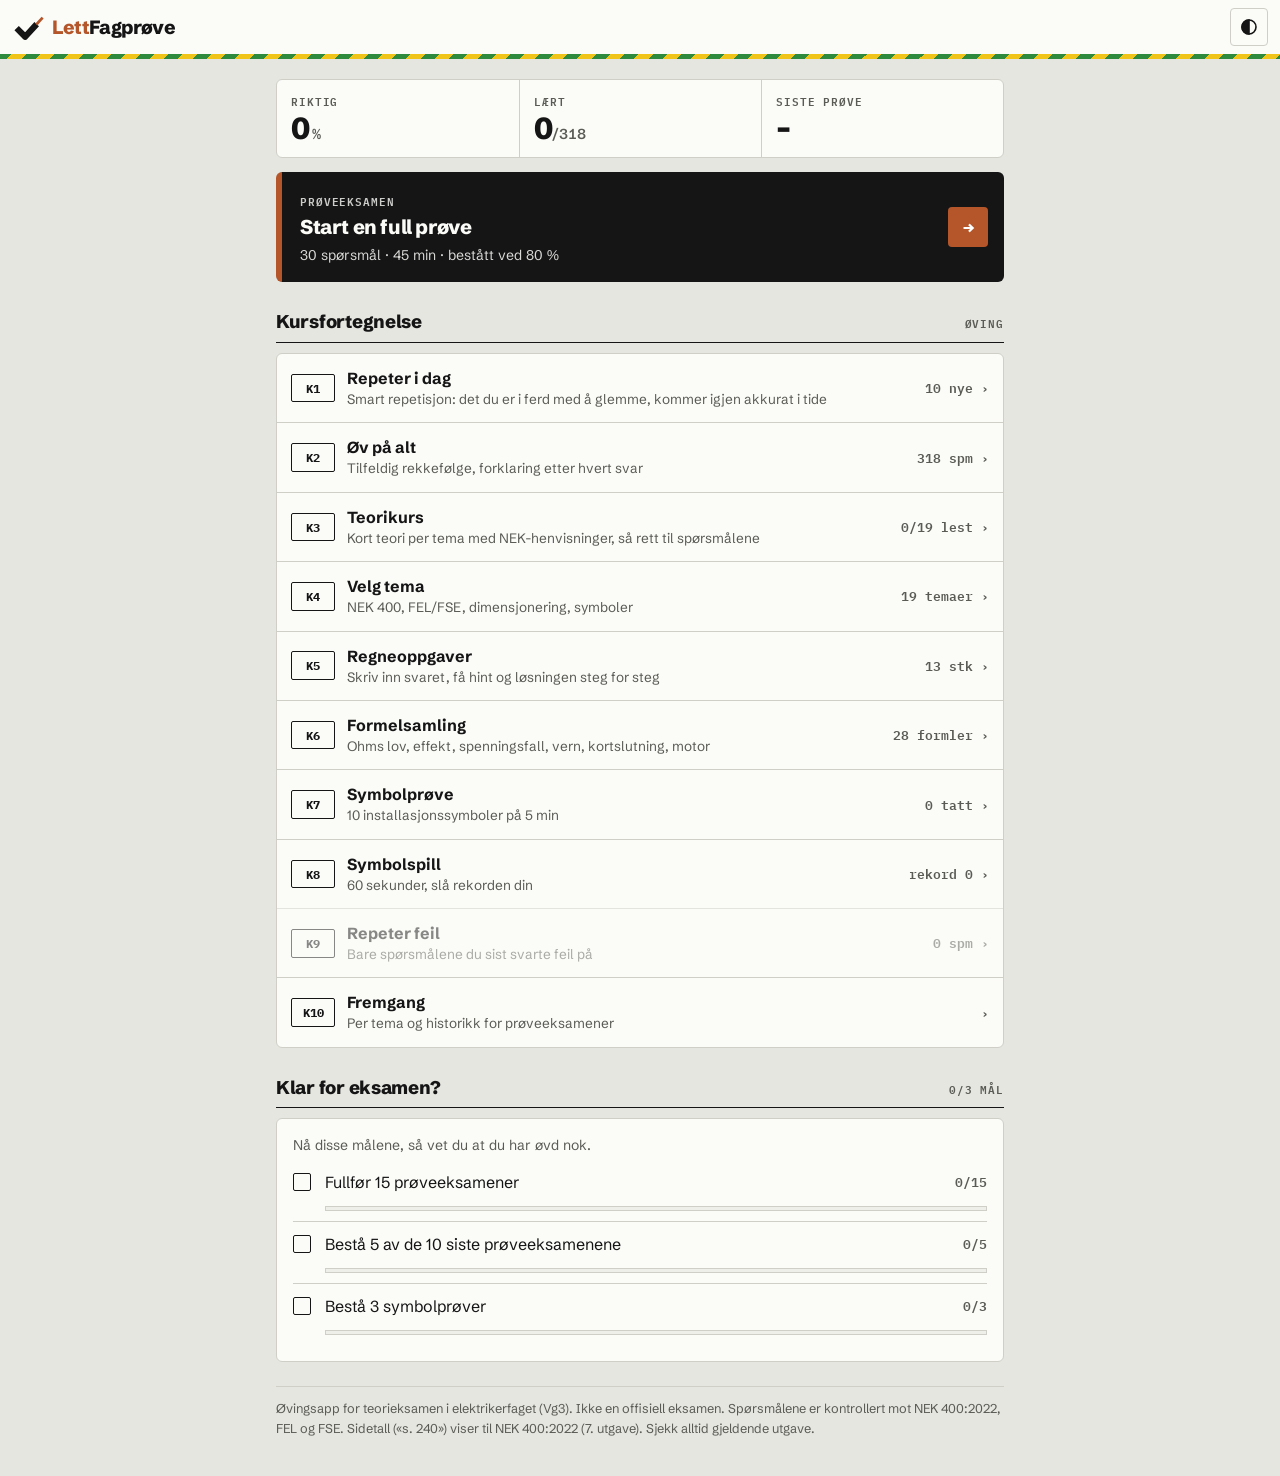
==== index.html @ ebe73f1a "LettFagprøve: første testversjon Co-Authored-By: Claude Opus 5.5 <noreply@anthropic.com>" ====
<!doctype html>
<html lang="no">
<head>
  <meta charset="utf-8">
  <meta name="viewport" content="width=device-width, initial-scale=1, viewport-fit=cover">
  <title>LettFagprøve – øv til teorieksamen i elektrikerfaget</title>
  <meta name="description" content="Øv til teorieksamen før fagprøven i elektrikerfaget: flervalg, regneoppgaver og prøveeksamen.">
  <meta name="theme-color" content="#e6e6e1">
  <meta name="robots" content="noindex">
  <link rel="preconnect" href="https://fonts.googleapis.com">
  <link rel="preconnect" href="https://fonts.gstatic.com" crossorigin>
  <link rel="stylesheet" href="https://fonts.googleapis.com/css2?family=Schibsted+Grotesk:wght@400..900&family=IBM+Plex+Mono:wght@400;600;700&display=swap">
  <link rel="manifest" href="manifest.webmanifest">
  <link rel="icon" href="ikoner/ikon.svg" type="image/svg+xml">
  <link rel="apple-touch-icon" href="ikoner/ikon-192.png">
  <meta name="apple-mobile-web-app-capable" content="yes">
  <meta name="apple-mobile-web-app-title" content="LettFagprøve">
  <link rel="stylesheet" href="css/stil.css">
</head>
<body>
  <header class="topp">
    <button class="tilbake" id="tilbake" aria-label="Tilbake" hidden>‹</button>
    <a class="logo" href="#/" aria-label="LettFagprøve – til forsiden"><svg viewBox="78 108 352 282" aria-hidden="true"><path d="M118,262 L212,356 L338.7,217.4" fill="none" stroke="currentColor" stroke-width="68" stroke-linejoin="round"/><path d="M334.7,221.8 L404,146" fill="none" stroke="var(--kobber)" stroke-width="30"/></svg></a>
    <h1 id="tittel">LettFagprøve</h1>
    <button class="tema" id="tema" aria-label="Bytt lyst/mørkt tema" title="Lyst/mørkt"><svg viewBox="0 0 20 20" fill="none" stroke="currentColor" stroke-width="1.6"><circle cx="10" cy="10" r="7"/><path d="M10 3a7 7 0 0 0 0 14z" fill="currentColor"/></svg></button>
  </header>
  <main id="app" tabindex="-1"></main>
  <noscript>LettFagprøve trenger JavaScript.</noscript>

  <!-- Innhold: rediger disse filene for å endre spørsmål og oppgaver -->
  <script src="data/innstillinger.js"></script>
  <script src="data/symboler.js"></script>
  <script src="data/bilder.js"></script>
  <script src="data/sporsmal.js"></script>
  <script src="data/regneoppgaver.js"></script>
  <script src="data/formler.js"></script>
  <script src="data/kurs.js"></script>
  <script src="data/forsta.js"></script>
  <script src="js/app.js"></script>
</body>
</html>
---- css/stil.css ----
/* LettFagprøve – stil.
   Uttrykk: tavleskap og merkelapper. Lys grå som et tavleskap (RAL 7035), hvite flater som
   modulfronter, svarte knapper, kobber som eneste aksentfarge. Skarpe streker i stedet for myke skygger.
   Signatur: grønn/gul PE-stripe under toppen. K-numre og temakoder ser ut som tavlemerking.
   Fargene står som variabler her øverst. Tidligere versjon: nek-kilde/stil-backup-morkt.css */
:root {
  --bg: #e6e6e1;          /* tavleskap, lys grå */
  --flate: #fbfbf8;       /* modulfront */
  --flate-2: #efefea;     /* svak bakgrunn i felt */
  --tekst: #151515;
  --dempet: #5b5b56;
  --linje: #cfcfc7;
  --linje-sterk: #151515;
  --primar: #151515;      /* knapper: svart */
  --primar-tekst: #fbfbf8;
  --kobber: #b4562a;      /* aksent: kobberleder */
  --kobber-svak: #f3e3d8;
  --lenke: #94431d;
  --gul: #f0c419;         /* PE-gul */
  --gronn: #2e8b3d;       /* PE-grønn */
  --riktig: #2b7a3c;
  --riktig-bg: #e3efe1;
  --feil: #bf3128;
  --feil-bg: #f6e1de;
  --topp: #fbfbf8;
  --topp-tekst: #151515;
  --mono: "IBM Plex Mono", ui-monospace, Consolas, monospace;
  --sans: "Schibsted Grotesk", "Segoe UI", system-ui, sans-serif;
  --r: 6px;
  --r-s: 4px;
  color-scheme: light;
}
/* Mørkt tema bare når brukeren velger det med knappen (lyst er standard). */
:root[data-theme="dark"] {
  --bg: #141515; --flate: #1c1d1d; --flate-2: #252626; --tekst: #ecebe5; --dempet: #a09f98;
  --linje: #34352f; --linje-sterk: #ecebe5; --primar: #ecebe5; --primar-tekst: #141515;
  --kobber: #e08a5c; --kobber-svak: #3a2519; --lenke: #eea27a;
  --riktig: #73c47f; --riktig-bg: #18291a; --feil: #f0857b; --feil-bg: #2e1715;
  --topp: #1c1d1d; --topp-tekst: #ecebe5;
  color-scheme: dark;
}

* { box-sizing: border-box; }
html, body { margin: 0; }
body {
  background: var(--bg); color: var(--tekst);
  font: 16px/1.5 var(--sans);
  min-height: 100dvh;
  padding-bottom: env(safe-area-inset-bottom);
  -webkit-font-smoothing: antialiased;
}
button { font: inherit; color: inherit; }
a { color: var(--lenke); text-underline-offset: 2px; }
a.knapp, a.kategori, a.rad-lenke { color: inherit; text-decoration: none; }
:focus-visible { outline: 2px solid var(--kobber); outline-offset: 2px; }

/* ---------- Topp med PE-stripe ---------- */
.topp {
  position: sticky; top: 0; z-index: 5;
  display: flex; align-items: center; gap: 6px;
  padding: calc(8px + env(safe-area-inset-top)) 12px 8px;
  background: var(--topp); color: var(--topp-tekst);
  border-bottom: 5px solid transparent;
  border-image: repeating-linear-gradient(135deg, var(--gronn) 0 10px, var(--gul) 10px 20px) 5;
}
.topp h1 {
  flex: 1; margin: 0; min-width: 0;
  font-size: 1.2rem; font-weight: 800; letter-spacing: -.02em;
  white-space: nowrap; overflow: hidden; text-overflow: ellipsis;
}
.topp button {
  background: transparent; border: 1.5px solid var(--linje); color: inherit; cursor: pointer;
  width: 38px; height: 38px; border-radius: var(--r-s); font-size: 1.3rem; line-height: 1;
  display: grid; place-items: center;
}
.topp button:hover { border-color: var(--linje-sterk); }
.topp button[hidden] { display: none; }
.topp button svg { width: 20px; height: 20px; }
.topp .logo { display: grid; place-items: center; width: 34px; height: 34px; color: var(--topp-tekst); flex: 0 0 auto; }
.topp .logo svg { width: 32px; height: 26px; }
.topp h1 .lett { color: var(--kobber); }

main { max-width: 760px; margin: 0 auto; padding: 20px 16px 30px; outline: none; }

/* ---------- Byggeklosser ---------- */
.kort {
  background: var(--flate); border: 1.5px solid var(--linje); border-radius: var(--r);
  padding: 16px; margin-bottom: 14px;
}
.dempet { color: var(--dempet); }
.liten { font-size: .875rem; }
.etikett { font: 600 .7rem/1.2 var(--mono); letter-spacing: .08em; text-transform: uppercase; color: var(--dempet); }
.seksjon-tittel {
  display: flex; justify-content: space-between; align-items: baseline; gap: 8px;
  margin: 26px 0 10px; padding-bottom: 6px; border-bottom: 1.5px solid var(--linje-sterk);
}
.seksjon-tittel h2 { margin: 0; font-size: 1.15rem; font-weight: 800; letter-spacing: -.015em; }
.helt { text-align: left; padding: 20px 16px; }
.helt .stor { font: 800 2.9rem/1 var(--sans); letter-spacing: -.04em; margin-bottom: 6px; font-variant-numeric: tabular-nums; }

.knapp {
  display: flex; align-items: center; justify-content: center; gap: 8px;
  width: 100%; min-height: 48px; padding: 12px 16px; margin: 10px 0 0;
  border: 1.5px solid var(--linje-sterk); border-radius: var(--r-s); background: var(--flate);
  cursor: pointer; font-weight: 700; text-align: center;
}
.knapp:hover { background: var(--flate-2); }
.knapp.primar { background: var(--primar); color: var(--primar-tekst); border-color: var(--primar); }
.knapp.primar:hover { background: var(--primar); box-shadow: inset 0 -3px 0 var(--kobber); }
.knapp:disabled { opacity: .45; cursor: default; }
a.knapp.primar { color: var(--primar-tekst); }

/* ---------- Forside ---------- */
.status {
  display: grid; grid-template-columns: repeat(3, 1fr);
  border: 1.5px solid var(--linje); border-radius: var(--r); background: var(--flate);
}
.status > div { padding: 14px 14px 12px; border-left: 1.5px solid var(--linje); }
.status > div:first-child { border-left: 0; }
.status .verdi { font: 800 1.9rem/1.05 var(--sans); letter-spacing: -.04em; margin-top: 6px; font-variant-numeric: tabular-nums; }
.status .verdi small { font-size: .9rem; color: var(--dempet); font-weight: 600; letter-spacing: 0; }
@media (max-width: 420px) { .status .verdi { font-size: 1.4rem; } .status > div { padding: 12px 10px; } }

.start-eksamen {
  display: flex; align-items: center; gap: 14px; margin-top: 14px; padding: 16px 16px 16px 18px;
  background: var(--primar); color: var(--primar-tekst); border-radius: var(--r); text-decoration: none;
  border-left: 6px solid var(--kobber);
}
.start-eksamen .tekst { flex: 1; }
.start-eksamen strong { display: block; font-size: 1.25rem; font-weight: 800; letter-spacing: -.02em; }
.start-eksamen .pil {
  font: 700 1.2rem var(--mono); width: 40px; height: 40px; border-radius: var(--r-s);
  display: grid; place-items: center; background: var(--kobber); color: #fff; transition: transform .15s;
}
.start-eksamen:hover .pil { transform: translateX(3px); }

/* Menyen som kursfortegnelse, K-numrene som tavlemerking */
.kurser { border: 1.5px solid var(--linje); border-radius: var(--r); background: var(--flate); }
.kurs-rad {
  display: grid; grid-template-columns: 44px 1fr auto; align-items: center; gap: 12px;
  padding: 12px 14px; border-top: 1.5px solid var(--linje); color: inherit; text-decoration: none;
}
.kurs-rad:first-child { border-top: 0; }
.kurs-rad:hover { background: var(--flate-2); }
.kurs-rad:hover .kurs-nr { background: var(--kobber); border-color: var(--kobber); color: #fff; }
.kurs-rad[aria-disabled="true"] { opacity: .5; pointer-events: none; }
.kurs-nr {
  font: 700 .78rem/1 var(--mono); text-align: center; padding: 7px 0;
  border: 1.5px solid var(--linje-sterk); border-radius: 2px; background: var(--flate);
}
.kurs-rad .navn { font-weight: 700; }
.kurs-rad .navn small { display: block; font-weight: 400; color: var(--dempet); font-size: .85rem; }
.kurs-rad .hoyre { font: 600 .82rem var(--mono); color: var(--dempet); white-space: nowrap; }

/* ---------- Temaliste ---------- */
.kategori {
  display: grid; grid-template-columns: 64px 1fr auto; align-items: center; gap: 12px; width: 100%;
  padding: 12px 14px; margin: 0; text-align: left; color: inherit;
  border: 1.5px solid var(--linje); border-top: 0; background: var(--flate); cursor: pointer;
}
.kategori:first-child { border-top: 1.5px solid var(--linje); border-radius: var(--r) var(--r) 0 0; }
.kategori:last-child { border-radius: 0 0 var(--r) var(--r); }
.kategori:hover { background: var(--flate-2); }
.kategori .ikon, .kode {
  font: 700 .72rem/1 var(--mono); letter-spacing: .02em; text-align: center;
  padding: 6px 4px; border: 1.5px solid var(--linje-sterk); border-radius: 2px; white-space: nowrap; background: var(--flate);
}
.kategori .navn { font-weight: 700; min-width: 0; }
.kategori .pil { font-family: var(--mono); color: var(--dempet); }
.stolpe { height: 5px; background: var(--flate-2); border: 1px solid var(--linje); overflow: hidden; margin-top: 7px; }
.stolpe > span { display: block; height: 100%; background: var(--kobber); }
.stolpe.svak > span { background: var(--feil); }

/* ---------- Spørsmål ---------- */
.fremdrift {
  display: flex; justify-content: space-between; align-items: center; gap: 8px; margin-bottom: 10px;
  font: 600 .8rem var(--mono); color: var(--dempet);
}
.timer { font: 700 1rem var(--mono); color: var(--tekst); padding: 2px 8px; border: 1.5px solid var(--linje-sterk); border-radius: 2px; background: var(--flate); }
.timer.lite { color: var(--feil); border-color: var(--feil); }

.spm-topp { display: flex; justify-content: space-between; align-items: center; gap: 8px; min-height: 30px; margin-bottom: 4px; }
.sporsmal { font-size: 1.22rem; font-weight: 700; line-height: 1.38; margin: 6px 0 16px; letter-spacing: -.01em; }

.alternativ {
  display: flex; align-items: flex-start; gap: 12px; width: 100%; text-align: left;
  padding: 12px; margin: 0 0 8px; color: var(--tekst);
  border: 1.5px solid var(--linje); border-radius: var(--r-s); background: var(--flate); cursor: pointer;
  line-height: 1.4;
}
.alternativ:hover:not(:disabled) { border-color: var(--linje-sterk); }
.alternativ.valgt { border-color: var(--linje-sterk); box-shadow: inset 4px 0 0 var(--kobber); }
.alternativ.riktig { border-color: var(--riktig); background: var(--riktig-bg); }
.alternativ.feil { border-color: var(--feil); background: var(--feil-bg); }
.alternativ:disabled { cursor: default; }
.bokstav {
  flex: 0 0 auto; width: 26px; height: 26px; border: 1.5px solid var(--linje-sterk); border-radius: 2px;
  display: inline-flex; align-items: center; justify-content: center;
  font: 700 .8rem var(--mono); color: var(--tekst); margin-top: -1px;
}
.alternativ.valgt .bokstav { background: var(--primar); border-color: var(--primar); color: var(--primar-tekst); }
.alternativ.riktig .bokstav { background: var(--riktig); border-color: var(--riktig); color: #fff; }
.alternativ.feil .bokstav { background: var(--feil); border-color: var(--feil); color: #fff; }

.forklaring { border-left: 4px solid var(--linje-sterk); padding: 10px 12px; margin-top: 12px; background: var(--flate-2); }
.forklaring.riktig { border-color: var(--riktig); }
.forklaring.feil { border-color: var(--feil); }

.lyd {
  border: 1.5px solid var(--linje); background: transparent; color: var(--tekst); border-radius: 2px;
  height: 30px; padding: 0 8px; font: 600 .75rem var(--mono); cursor: pointer; flex: 0 0 auto;
  display: inline-flex; align-items: center; gap: 6px;
}
.lyd:hover { border-color: var(--linje-sterk); }
.lyd svg { width: 15px; height: 15px; }
.spm-id { font: .7rem var(--mono); color: var(--dempet); text-align: right; margin-top: 10px; }
.resultat-liste .spm-id { display: inline; margin-left: 6px; }
.tips { text-align: left; margin: 10px 0 0; font-family: var(--mono); font-size: .72rem; }
@media (hover: none) { .tips { display: none; } }

/* Figurer (installasjonssymboler) */
.figur { display: flex; justify-content: center; margin: 4px 0 12px; padding: 10px; color: var(--tekst);
  background: var(--flate-2); border: 1.5px dashed var(--linje); }
.figur svg { width: 120px; height: 120px; }
.figur.liten-figur { justify-content: flex-start; margin: 6px 0; padding: 4px; background: transparent; border: 0; }
.figur.liten-figur svg { width: 60px; height: 60px; }

/* Regneoppgaver */
.felt { display: flex; gap: 8px; align-items: center; margin-top: 10px; }
.felt input {
  flex: 1; min-width: 0; min-height: 48px; padding: 10px 12px; font: 600 1.1rem var(--mono); color: inherit;
  border: 1.5px solid var(--linje-sterk); border-radius: var(--r-s); background: var(--flate);
}
.felt input:focus { outline: none; box-shadow: inset 0 -3px 0 var(--kobber); }
.felt .enhet { font: 700 1rem var(--mono); }
.losning ol { padding-left: 20px; margin: 8px 0 0; }
.losning li { margin-bottom: 4px; font-family: var(--mono); font-size: .88rem; }
code, .formel { font-family: var(--mono); background: var(--flate-2); padding: 1px 5px; border-radius: 2px; }

/* Prøveeksamen: oversikt */
.meny { display: grid; grid-template-columns: 1fr 1fr; gap: 8px; }
.meny .knapp { margin: 0; }
.oversikt { margin-top: 14px; }
.oversikt summary { cursor: pointer; font-weight: 700; }
.nav-rutenett { display: grid; grid-template-columns: repeat(auto-fill, minmax(40px, 1fr)); gap: 4px; margin-top: 12px; }
.nr { height: 36px; border-radius: 2px; border: 1.5px solid var(--linje); background: var(--flate); color: var(--tekst); cursor: pointer; font: 600 .8rem var(--mono); }
.nr.besvart { background: var(--primar); border-color: var(--primar); color: var(--primar-tekst); }
.nr.aktiv { outline: 2px solid var(--kobber); outline-offset: 1px; }

/* Resultater */
.resultat-liste .rad { padding: 12px 0; border-top: 1.5px solid var(--linje); }
.merke { display: inline-block; padding: 2px 6px; border-radius: 2px; font: 600 .72rem var(--mono); text-transform: uppercase; letter-spacing: .04em; }
.merke.riktig { background: var(--riktig-bg); color: var(--riktig); }
.merke.feil { background: var(--feil-bg); color: var(--feil); }

/* «Klar for eksamen?» som sjekkliste */
.klar-rad { display: grid; grid-template-columns: 22px 1fr auto; gap: 10px; align-items: center; padding: 10px 0; border-top: 1.5px solid var(--linje); }
.klar-rad:first-of-type { border-top: 0; }
.boks { width: 18px; height: 18px; border: 1.5px solid var(--linje-sterk); border-radius: 2px; display: grid; place-items: center; font-size: .75rem; }
.klar-rad.ok .boks { background: var(--riktig); border-color: var(--riktig); color: #fff; }
.klar-rad .teller { font: 600 .8rem var(--mono); color: var(--dempet); }
.klar-rad .stolpe { grid-column: 2 / 4; margin-top: 2px; }

/* Graf */
.graf { width: 100%; height: auto; margin-top: 10px; display: block; }
.graf .krav-linje { stroke: var(--dempet); stroke-dasharray: 4 3; stroke-width: 1; }
.graf .graf-tekst { fill: var(--dempet); font-size: 9px; font-family: var(--mono); }
.graf .soyle-ok { fill: var(--riktig); }
.graf .soyle-feil { fill: var(--feil); }

.info { font-size: .8rem; color: var(--dempet); margin: 24px 0 8px; padding-top: 12px; border-top: 1.5px solid var(--linje); }

/* Foto i spørsmål (data/bilder.js) */
.foto { margin: 4px 0 14px; border: 1.5px solid var(--linje); background: var(--flate-2); }
.foto img { display: block; width: 100%; max-height: 300px; object-fit: contain; background: #fff; }
.foto figcaption { font: .68rem var(--mono); color: var(--dempet); padding: 6px 8px; border-top: 1.5px solid var(--linje); }
.foto figcaption a { color: inherit; }
.foto.liten-foto { width: 110px; margin: 6px 0; }
.foto.liten-foto img { max-height: 80px; }

/* Formelsamling og hint */
.formel-kort { padding: 12px 0; border-bottom: 1.5px solid var(--linje); }
.formel-kort:last-child { border-bottom: 0; padding-bottom: 0; }
.forklaring .formel-kort { padding: 10px 0; }
.formel-navn { font: 600 .72rem var(--mono); text-transform: uppercase; letter-spacing: .07em; color: var(--dempet); }
.formel-hoved { font-family: var(--mono); font-size: 1.15rem; font-weight: 700; margin: 4px 0; overflow-wrap: anywhere; }
.formel-variant { font-family: var(--mono); font-size: .92rem; margin: 2px 0; overflow-wrap: anywhere; }
.forklaring.hint { border-color: var(--kobber); background: var(--kobber-svak); }
.sok {
  width: 100%; padding: 12px 14px; font: inherit; color: inherit; background: var(--flate);
  border: 1.5px solid var(--linje-sterk); border-radius: var(--r-s);
}
.sok:focus { outline: none; box-shadow: inset 0 -3px 0 var(--kobber); }

/* Teorikurs (data/kurs.js) */
.kurs-ingress { font-size: 1.08rem; line-height: 1.5; margin: 8px 0 12px; }
.kurs-innhold { margin: 0; padding-left: 0; list-style: none; counter-reset: del; border-top: 1.5px solid var(--linje); }
.kurs-innhold li { counter-increment: del; border-bottom: 1.5px solid var(--linje); }
.kurs-innhold a { display: flex; gap: 10px; padding: 9px 0; color: inherit; text-decoration: none; font-weight: 600; }
.kurs-innhold a::before { content: counter(del, decimal-leading-zero); font: 700 .78rem/1.9 var(--mono); color: var(--kobber); }
.kurs-innhold a:hover { color: var(--lenke); }
.kurs-del { scroll-margin-top: 76px; }
.kurs-del h3 { display: flex; align-items: baseline; gap: 10px; margin: 0 0 10px; font-size: 1.15rem; font-weight: 800; letter-spacing: -.015em; }
.kurs-del-nr { font: 700 .78rem var(--mono); color: var(--kobber); border: 1.5px solid var(--kobber); border-radius: 2px; padding: 3px 5px; }
.kurs-del p { margin: 0 0 10px; line-height: 1.6; }
.husk { border: 1.5px solid var(--linje-sterk); border-radius: var(--r-s); padding: 10px 12px 4px; margin: 12px 0 0; background: var(--flate); }
.husk ul { margin: 6px 0 6px; padding-left: 18px; }
.husk li { margin-bottom: 5px; }
.husk li::marker { color: var(--kobber); }
.kurs-del .forklaring.hint { margin-top: 12px; }
.kurs-kilde { font: .72rem var(--mono); color: var(--dempet); margin: 12px 0 0 !important; }

/* ---------- Forstå spørsmålet ---------- */
.forsta { margin: 4px 0 14px; border: 1px solid var(--linje-sterk); border-left: 4px solid var(--kobber); border-radius: var(--r-s); background: var(--flate-2); }
.forsta summary { cursor: pointer; padding: 9px 12px; font: 600 .8rem/1.3 var(--mono); color: var(--lenke); list-style: none; }
.forsta summary::-webkit-details-marker { display: none; }
.forsta summary::before { content: "+"; display: inline-block; width: 1.1em; font-weight: 700; color: var(--kobber); }
.forsta[open] summary::before { content: "–"; }
.forsta[open] summary { border-bottom: 1px solid var(--linje-sterk); }
.forsta p { margin: 10px 12px; line-height: 1.5; }
.forsta dl { margin: 10px 12px 12px; display: grid; gap: 8px; }
.forsta dl div { display: grid; grid-template-columns: 4.2em 1fr; gap: 10px; align-items: baseline; }
.forsta dt { font: 700 .9rem var(--mono); color: var(--tekst); background: var(--flate); border: 1px solid var(--linje-sterk); border-radius: var(--r-s); text-align: center; padding: 1px 4px; }
.forsta dd { margin: 0; line-height: 1.45; }
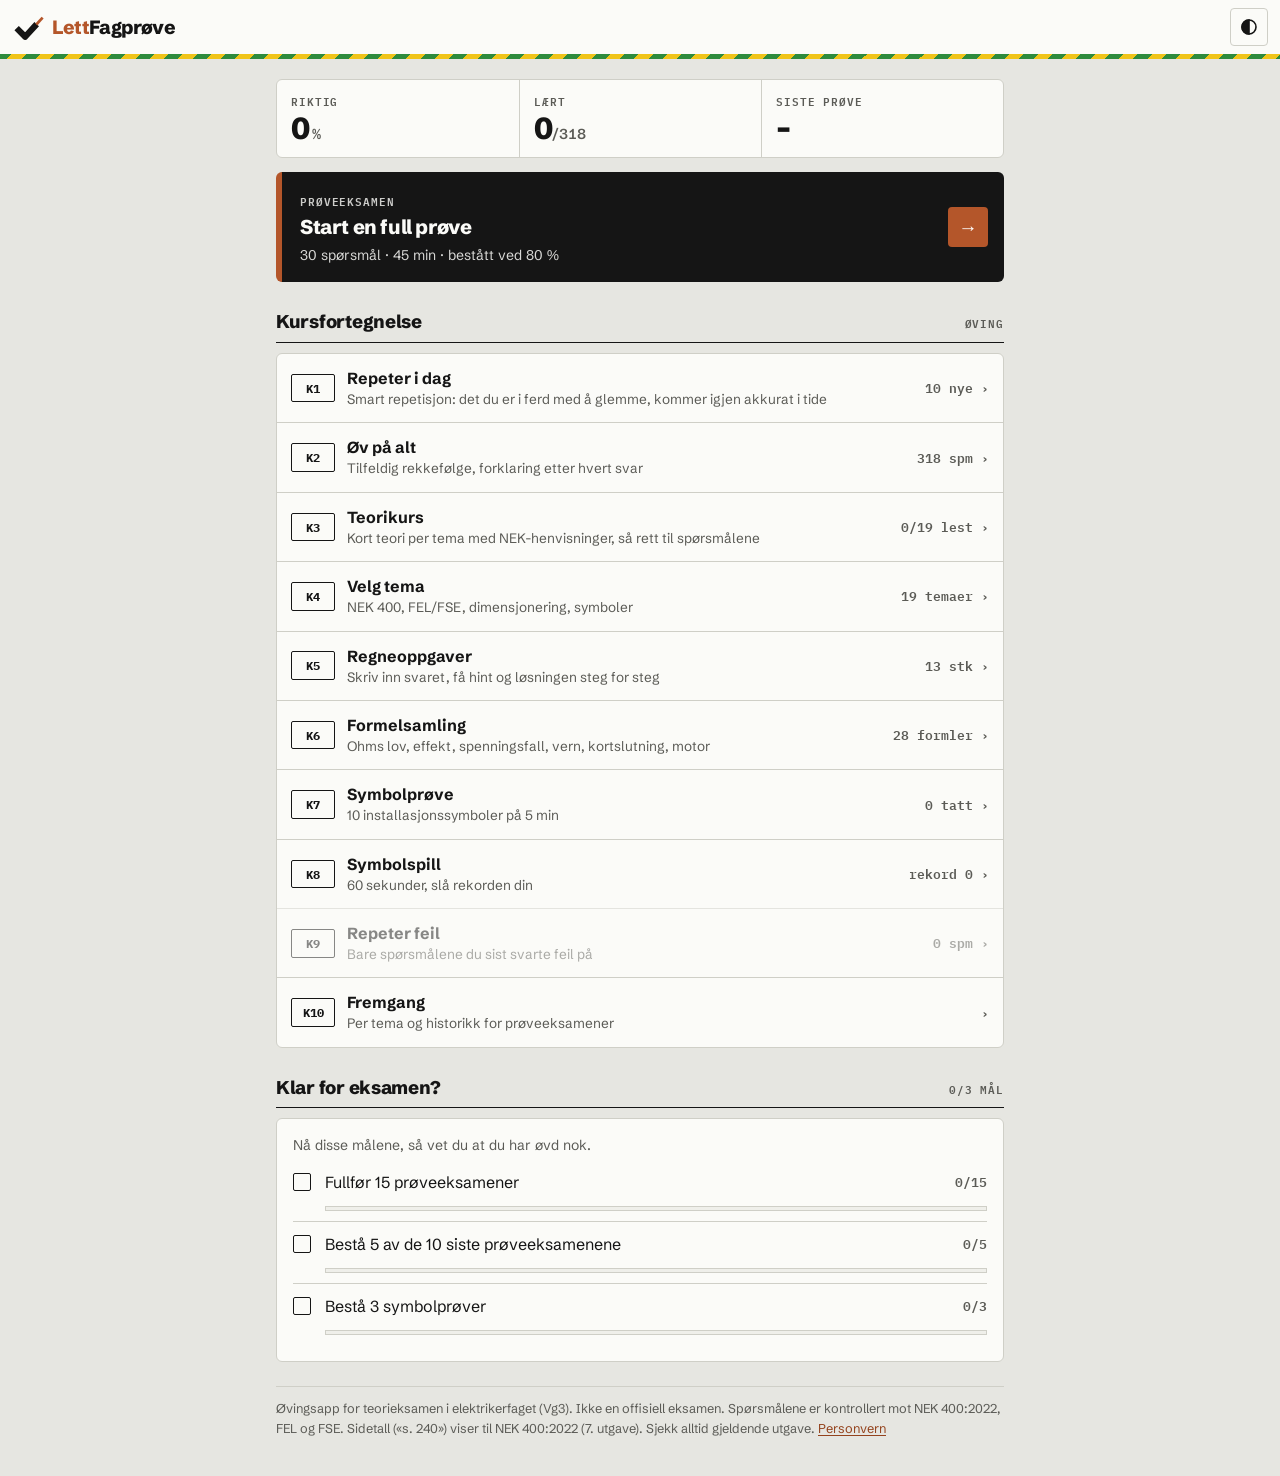
==== commit 9872c009: "Personvernside, egne fontfiler (ingen Google Fonts), lenke fra forsiden Co-Authored-By: Claude Opus " ====
--- a/index.html
+++ b/index.html
@@ -7,9 +7,6 @@
   <meta name="description" content="Øv til teorieksamen før fagprøven i elektrikerfaget: flervalg, regneoppgaver og prøveeksamen.">
   <meta name="theme-color" content="#e6e6e1">
   <meta name="robots" content="noindex">
-  <link rel="preconnect" href="https://fonts.googleapis.com">
-  <link rel="preconnect" href="https://fonts.gstatic.com" crossorigin>
-  <link rel="stylesheet" href="https://fonts.googleapis.com/css2?family=Schibsted+Grotesk:wght@400..900&family=IBM+Plex+Mono:wght@400;600;700&display=swap">
   <link rel="manifest" href="manifest.webmanifest">
   <link rel="icon" href="ikoner/ikon.svg" type="image/svg+xml">
   <link rel="apple-touch-icon" href="ikoner/ikon-192.png">
--- a/css/stil.css
+++ b/css/stil.css
@@ -1,3 +1,11 @@
+@font-face { font-family: "Schibsted Grotesk"; font-style: normal; font-weight: 400; font-display: swap; src: url("../fonter/schibsted-grotesk-latin-400-normal.woff2") format("woff2"); }
+@font-face { font-family: "Schibsted Grotesk"; font-style: normal; font-weight: 600; font-display: swap; src: url("../fonter/schibsted-grotesk-latin-600-normal.woff2") format("woff2"); }
+@font-face { font-family: "Schibsted Grotesk"; font-style: normal; font-weight: 700; font-display: swap; src: url("../fonter/schibsted-grotesk-latin-700-normal.woff2") format("woff2"); }
+@font-face { font-family: "Schibsted Grotesk"; font-style: normal; font-weight: 800; font-display: swap; src: url("../fonter/schibsted-grotesk-latin-800-normal.woff2") format("woff2"); }
+@font-face { font-family: "IBM Plex Mono"; font-style: normal; font-weight: 400; font-display: swap; src: url("../fonter/ibm-plex-mono-latin-400-normal.woff2") format("woff2"); }
+@font-face { font-family: "IBM Plex Mono"; font-style: normal; font-weight: 600; font-display: swap; src: url("../fonter/ibm-plex-mono-latin-600-normal.woff2") format("woff2"); }
+@font-face { font-family: "IBM Plex Mono"; font-style: normal; font-weight: 700; font-display: swap; src: url("../fonter/ibm-plex-mono-latin-700-normal.woff2") format("woff2"); }
+
 /* LettFagprøve – stil.
    Uttrykk: tavleskap og merkelapper. Lys grå som et tavleskap (RAL 7035), hvite flater som
    modulfronter, svarte knapper, kobber som eneste aksentfarge. Skarpe streker i stedet for myke skygger.
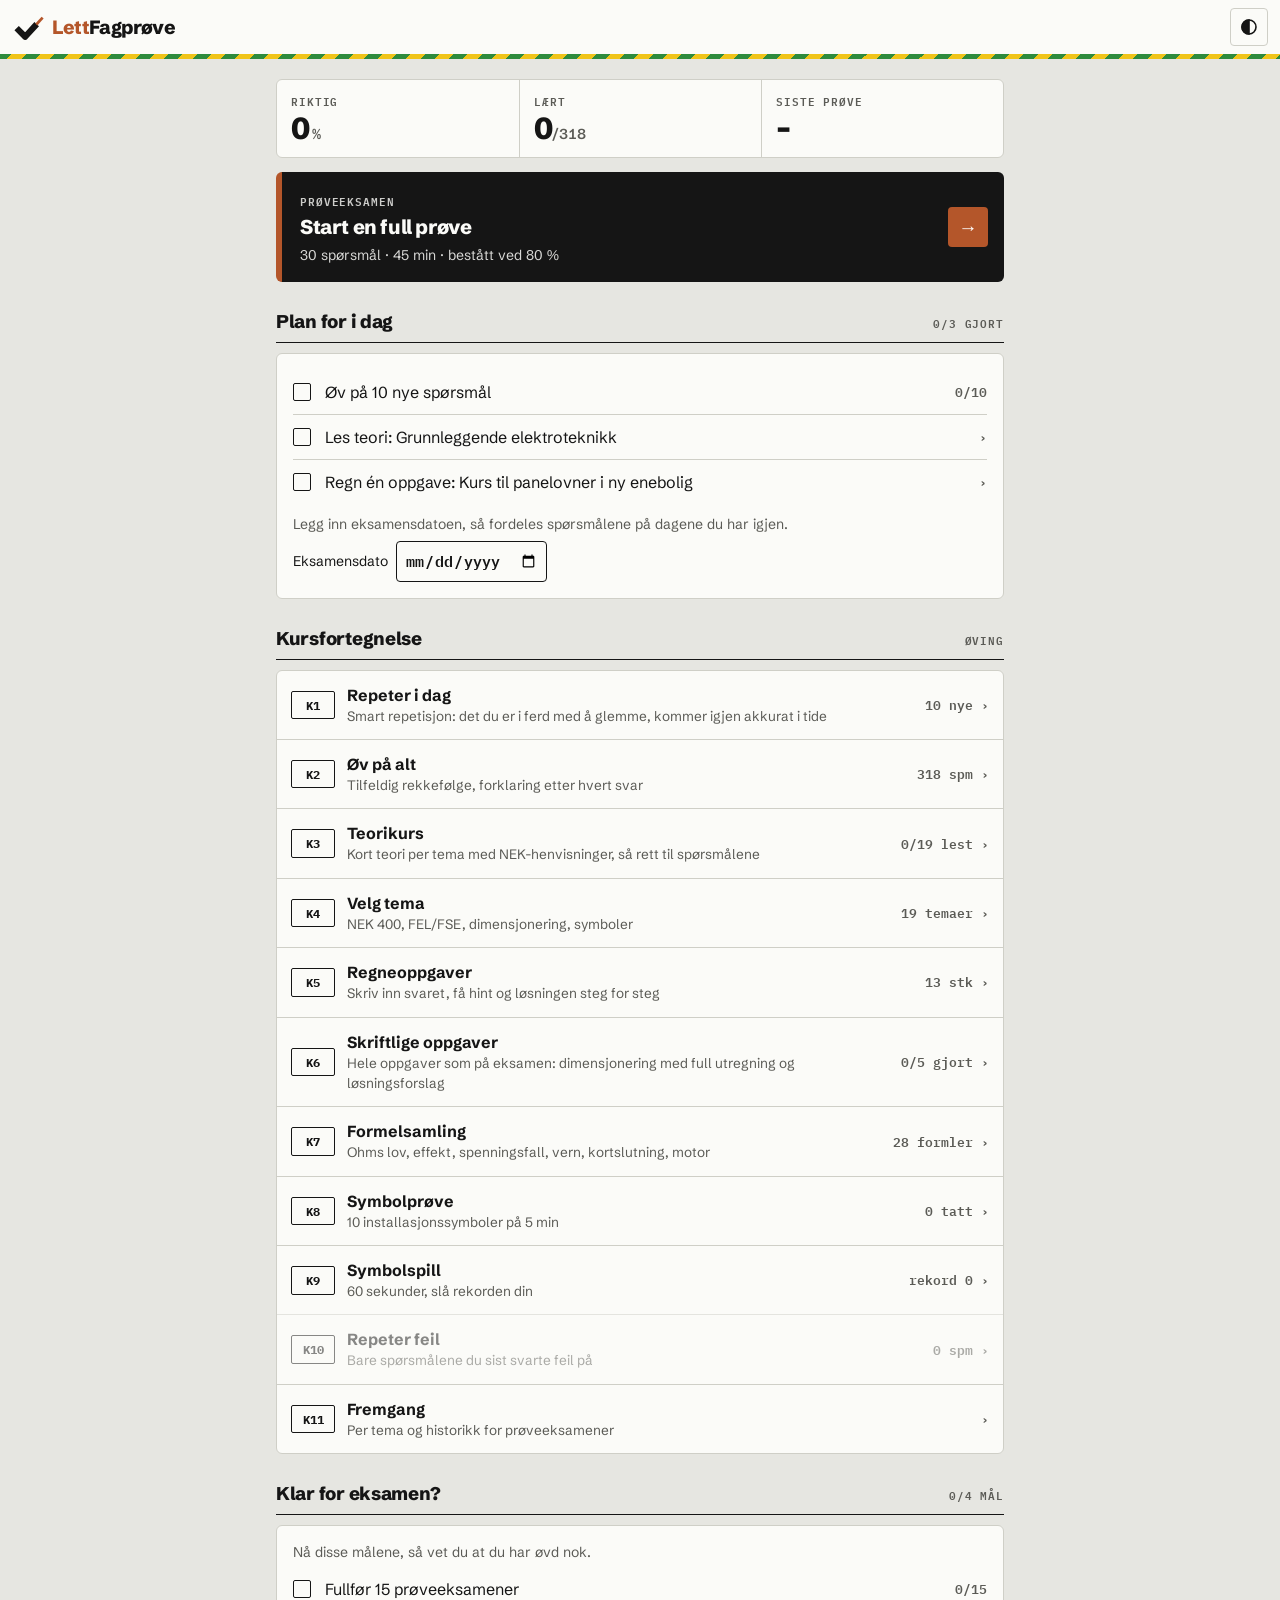
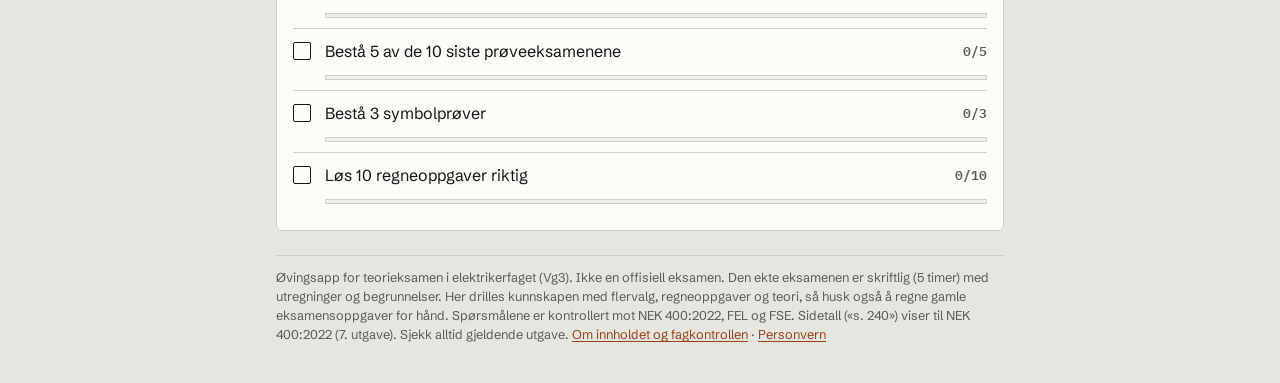
==== commit e63dfe14: "Pause i prøven, skriftlige oppgaver, dagsplan og flytting av fremgang (v29) - Prøveeksamen kan sette" ====
--- a/index.html
+++ b/index.html
@@ -33,6 +33,7 @@
   <script src="data/formler.js"></script>
   <script src="data/kurs.js"></script>
   <script src="data/forsta.js"></script>
+  <script src="data/skriftlig.js"></script>
   <script src="js/app.js"></script>
 </body>
 </html>
--- a/css/stil.css
+++ b/css/stil.css
@@ -21,12 +21,13 @@
   --linje-sterk: #151515;
   --primar: #151515;      /* knapper: svart */
   --primar-tekst: #fbfbf8;
+  --knapp-tekst: #fff;     /* tekst på grønn, rød og kobber */
   --kobber: #b4562a;      /* aksent: kobberleder */
   --kobber-svak: #f3e3d8;
   --lenke: #94431d;
   --gul: #f0c419;         /* PE-gul */
   --gronn: #2e8b3d;       /* PE-grønn */
-  --riktig: #2b7a3c;
+  --riktig: #287236;
   --riktig-bg: #e3efe1;
   --feil: #bf3128;
   --feil-bg: #f6e1de;
@@ -41,7 +42,7 @@
 /* Mørkt tema bare når brukeren velger det med knappen (lyst er standard). */
 :root[data-theme="dark"] {
   --bg: #141515; --flate: #1c1d1d; --flate-2: #252626; --tekst: #ecebe5; --dempet: #a09f98;
-  --linje: #34352f; --linje-sterk: #ecebe5; --primar: #ecebe5; --primar-tekst: #141515;
+  --linje: #34352f; --linje-sterk: #ecebe5; --primar: #ecebe5; --primar-tekst: #141515; --knapp-tekst: #141515;
   --kobber: #e08a5c; --kobber-svak: #3a2519; --lenke: #eea27a;
   --riktig: #73c47f; --riktig-bg: #18291a; --feil: #f0857b; --feil-bg: #2e1715;
   --topp: #1c1d1d; --topp-tekst: #ecebe5;
@@ -138,7 +139,7 @@
 .start-eksamen strong { display: block; font-size: 1.25rem; font-weight: 800; letter-spacing: -.02em; }
 .start-eksamen .pil {
   font: 700 1.2rem var(--mono); width: 40px; height: 40px; border-radius: var(--r-s);
-  display: grid; place-items: center; background: var(--kobber); color: #fff; transition: transform .15s;
+  display: grid; place-items: center; background: var(--kobber); color: var(--knapp-tekst); transition: transform .15s;
 }
 .start-eksamen:hover .pil { transform: translateX(3px); }
 
@@ -150,7 +151,7 @@
 }
 .kurs-rad:first-child { border-top: 0; }
 .kurs-rad:hover { background: var(--flate-2); }
-.kurs-rad:hover .kurs-nr { background: var(--kobber); border-color: var(--kobber); color: #fff; }
+.kurs-rad:hover .kurs-nr { background: var(--kobber); border-color: var(--kobber); color: var(--knapp-tekst); }
 .kurs-rad[aria-disabled="true"] { opacity: .5; pointer-events: none; }
 .kurs-nr {
   font: 700 .78rem/1 var(--mono); text-align: center; padding: 7px 0;
@@ -207,8 +208,8 @@
   font: 700 .8rem var(--mono); color: var(--tekst); margin-top: -1px;
 }
 .alternativ.valgt .bokstav { background: var(--primar); border-color: var(--primar); color: var(--primar-tekst); }
-.alternativ.riktig .bokstav { background: var(--riktig); border-color: var(--riktig); color: #fff; }
-.alternativ.feil .bokstav { background: var(--feil); border-color: var(--feil); color: #fff; }
+.alternativ.riktig .bokstav { background: var(--riktig); border-color: var(--riktig); color: var(--knapp-tekst); }
+.alternativ.feil .bokstav { background: var(--feil); border-color: var(--feil); color: var(--knapp-tekst); }
 
 .forklaring { border-left: 4px solid var(--linje-sterk); padding: 10px 12px; margin-top: 12px; background: var(--flate-2); }
 .forklaring.riktig { border-color: var(--riktig); }
@@ -265,7 +266,7 @@
 .klar-rad { display: grid; grid-template-columns: 22px 1fr auto; gap: 10px; align-items: center; padding: 10px 0; border-top: 1.5px solid var(--linje); }
 .klar-rad:first-of-type { border-top: 0; }
 .boks { width: 18px; height: 18px; border: 1.5px solid var(--linje-sterk); border-radius: 2px; display: grid; place-items: center; font-size: .75rem; }
-.klar-rad.ok .boks { background: var(--riktig); border-color: var(--riktig); color: #fff; }
+.klar-rad.ok .boks { background: var(--riktig); border-color: var(--riktig); color: var(--knapp-tekst); }
 .klar-rad .teller { font: 600 .8rem var(--mono); color: var(--dempet); }
 .klar-rad .stolpe { grid-column: 2 / 4; margin-top: 2px; }
 
@@ -330,3 +331,21 @@
 .forsta dl div { display: grid; grid-template-columns: 4.2em 1fr; gap: 10px; align-items: baseline; }
 .forsta dt { font: 700 .9rem var(--mono); color: var(--tekst); background: var(--flate); border: 1px solid var(--linje-sterk); border-radius: var(--r-s); text-align: center; padding: 1px 4px; }
 .forsta dd { margin: 0; line-height: 1.45; }
+/* Lange fagord (f.eks. «referanseinstallasjonsmetode») skal brytes på smale skjermer i stedet for å gi sideveis scroll. */
+.sporsmal, .kurs-del h3, .forklaring, .alternativ span { overflow-wrap: anywhere; }
+@media (prefers-reduced-motion: reduce) { *, *::before, *::after { transition: none !important; scroll-behavior: auto !important; } }
+
+/* Dagsplan, prøve på pause, skriftlige oppgaver og flytting av fremgang */
+.plan-rad { color: inherit; text-decoration: none; }
+.plan-rad:hover span:nth-child(2) { text-decoration: underline; }
+.plan-rad.ok span:nth-child(2) { color: var(--dempet); text-decoration: line-through; }
+.dato-felt { display: flex; align-items: center; gap: 8px; flex-wrap: wrap; }
+.dato-felt input { font: 600 .95rem var(--mono); color: inherit; padding: 6px 8px; min-height: 40px; border: 1.5px solid var(--linje-sterk); border-radius: var(--r-s); background: var(--flate); }
+.pagaende { display: flex; justify-content: space-between; align-items: center; gap: 10px; color: inherit; text-decoration: none; border-color: var(--kobber); }
+.gitt { margin: 6px 0 0; padding-left: 20px; }
+.gitt li { margin: 3px 0; }
+.skr-tekst { display: block; width: 100%; box-sizing: border-box; margin: 10px 0 6px; padding: 10px 12px; font: 400 1rem/1.45 var(--sans); color: inherit; border: 1.5px solid var(--linje-sterk); border-radius: var(--r-s); background: var(--flate); resize: vertical; }
+.skr-tekst:focus { outline: none; box-shadow: inset 0 -3px 0 var(--kobber); }
+.sjekk-punkt { display: flex; gap: 8px; align-items: flex-start; margin: 6px 0; cursor: pointer; }
+.sjekk-punkt input { margin-top: 4px; width: 18px; height: 18px; flex: none; }
+#flytt .knapp { margin-top: 6px; }
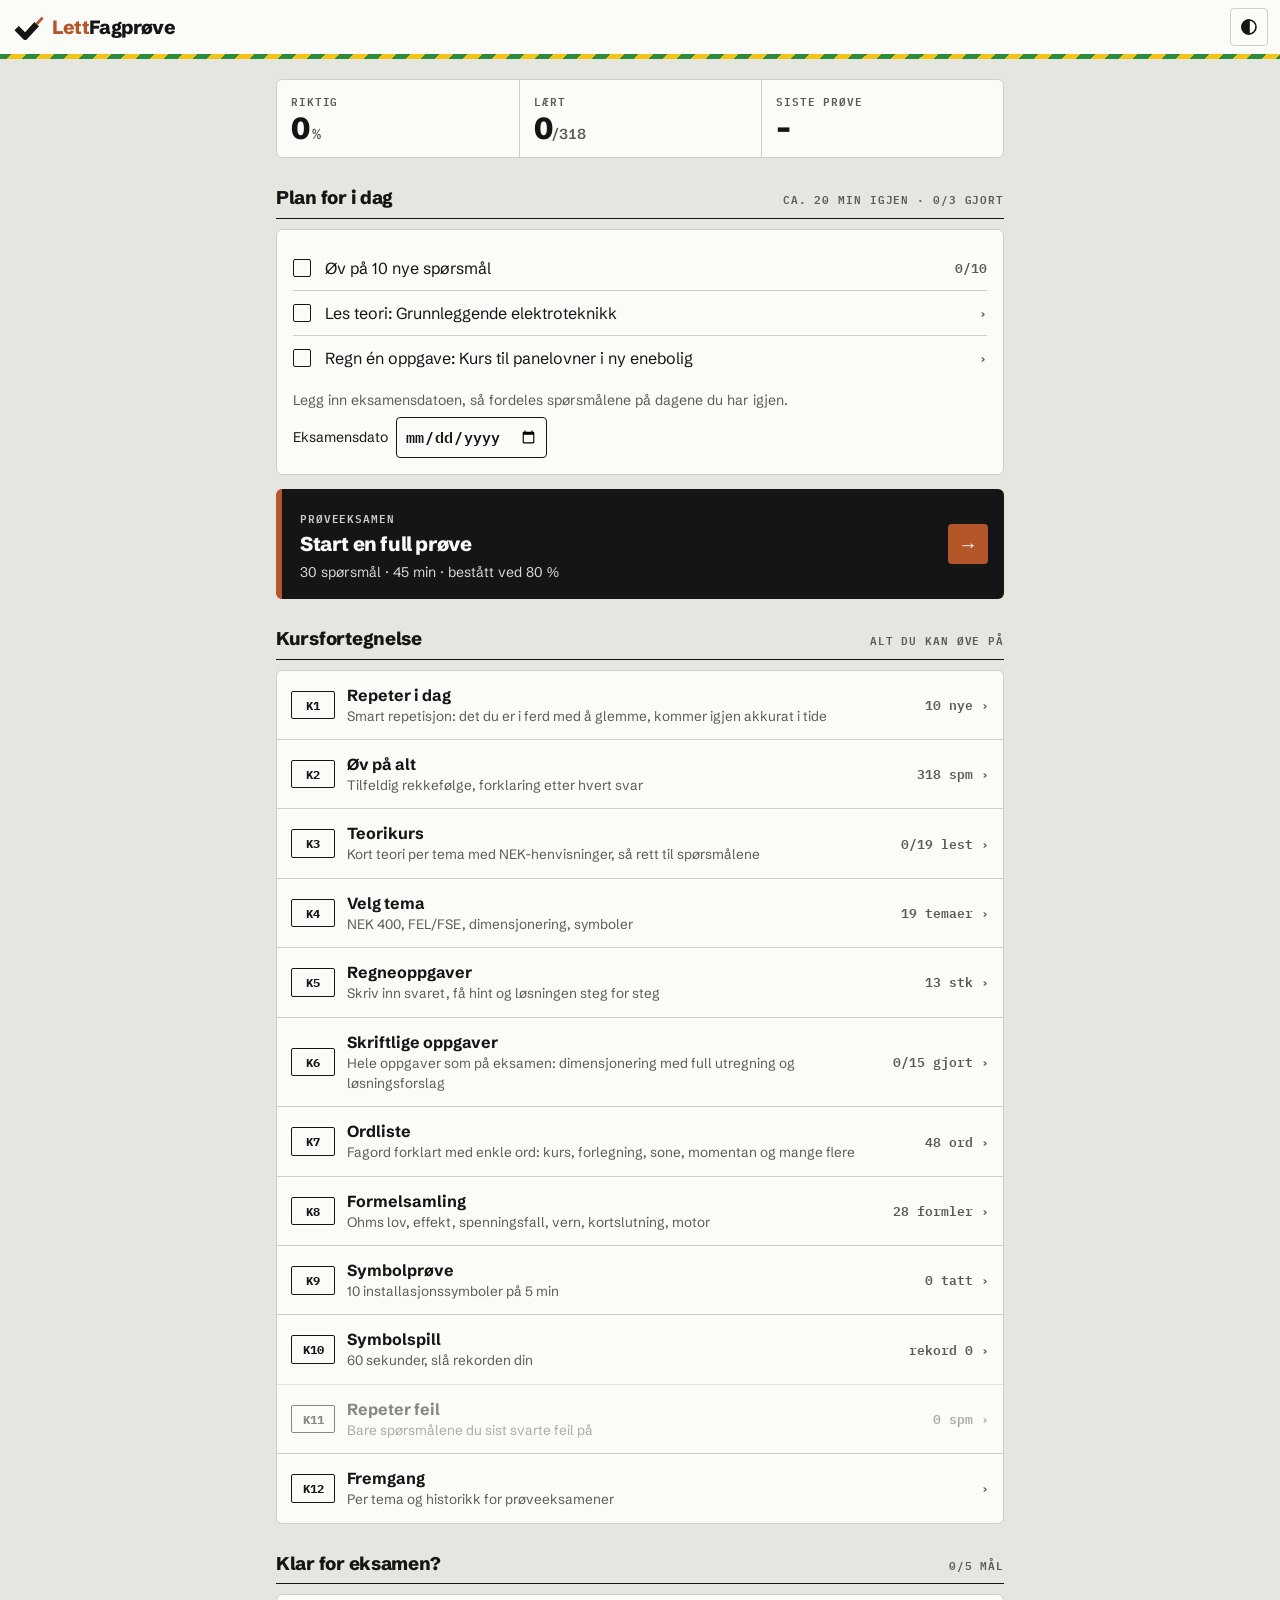
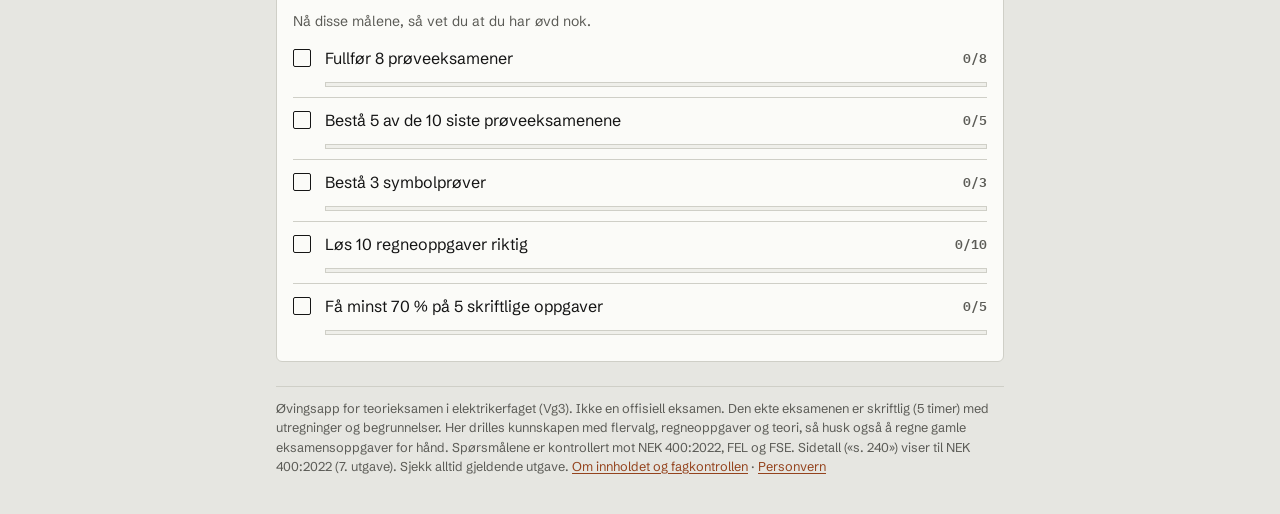
==== commit 37e5b3a8: "Rettinger etter brukertest runde 2 (v30) - 10 nye skriftlige oppgaver (15 totalt), og svaret må skri" ====
--- a/index.html
+++ b/index.html
@@ -34,6 +34,7 @@
   <script src="data/kurs.js"></script>
   <script src="data/forsta.js"></script>
   <script src="data/skriftlig.js"></script>
+  <script src="data/ordliste.js"></script>
   <script src="js/app.js"></script>
 </body>
 </html>
--- a/css/stil.css
+++ b/css/stil.css
@@ -349,3 +349,8 @@
 .sjekk-punkt { display: flex; gap: 8px; align-items: flex-start; margin: 6px 0; cursor: pointer; }
 .sjekk-punkt input { margin-top: 4px; width: 18px; height: 18px; flex: none; }
 #flytt .knapp { margin-top: 6px; }
+.ordliste { margin: 0; }
+.ordliste div { padding: 10px 0; border-top: 1.5px solid var(--linje); }
+.ordliste div:first-child { border-top: 0; }
+.ordliste dt { font-weight: 700; }
+.ordliste dd { margin: 2px 0 0; }
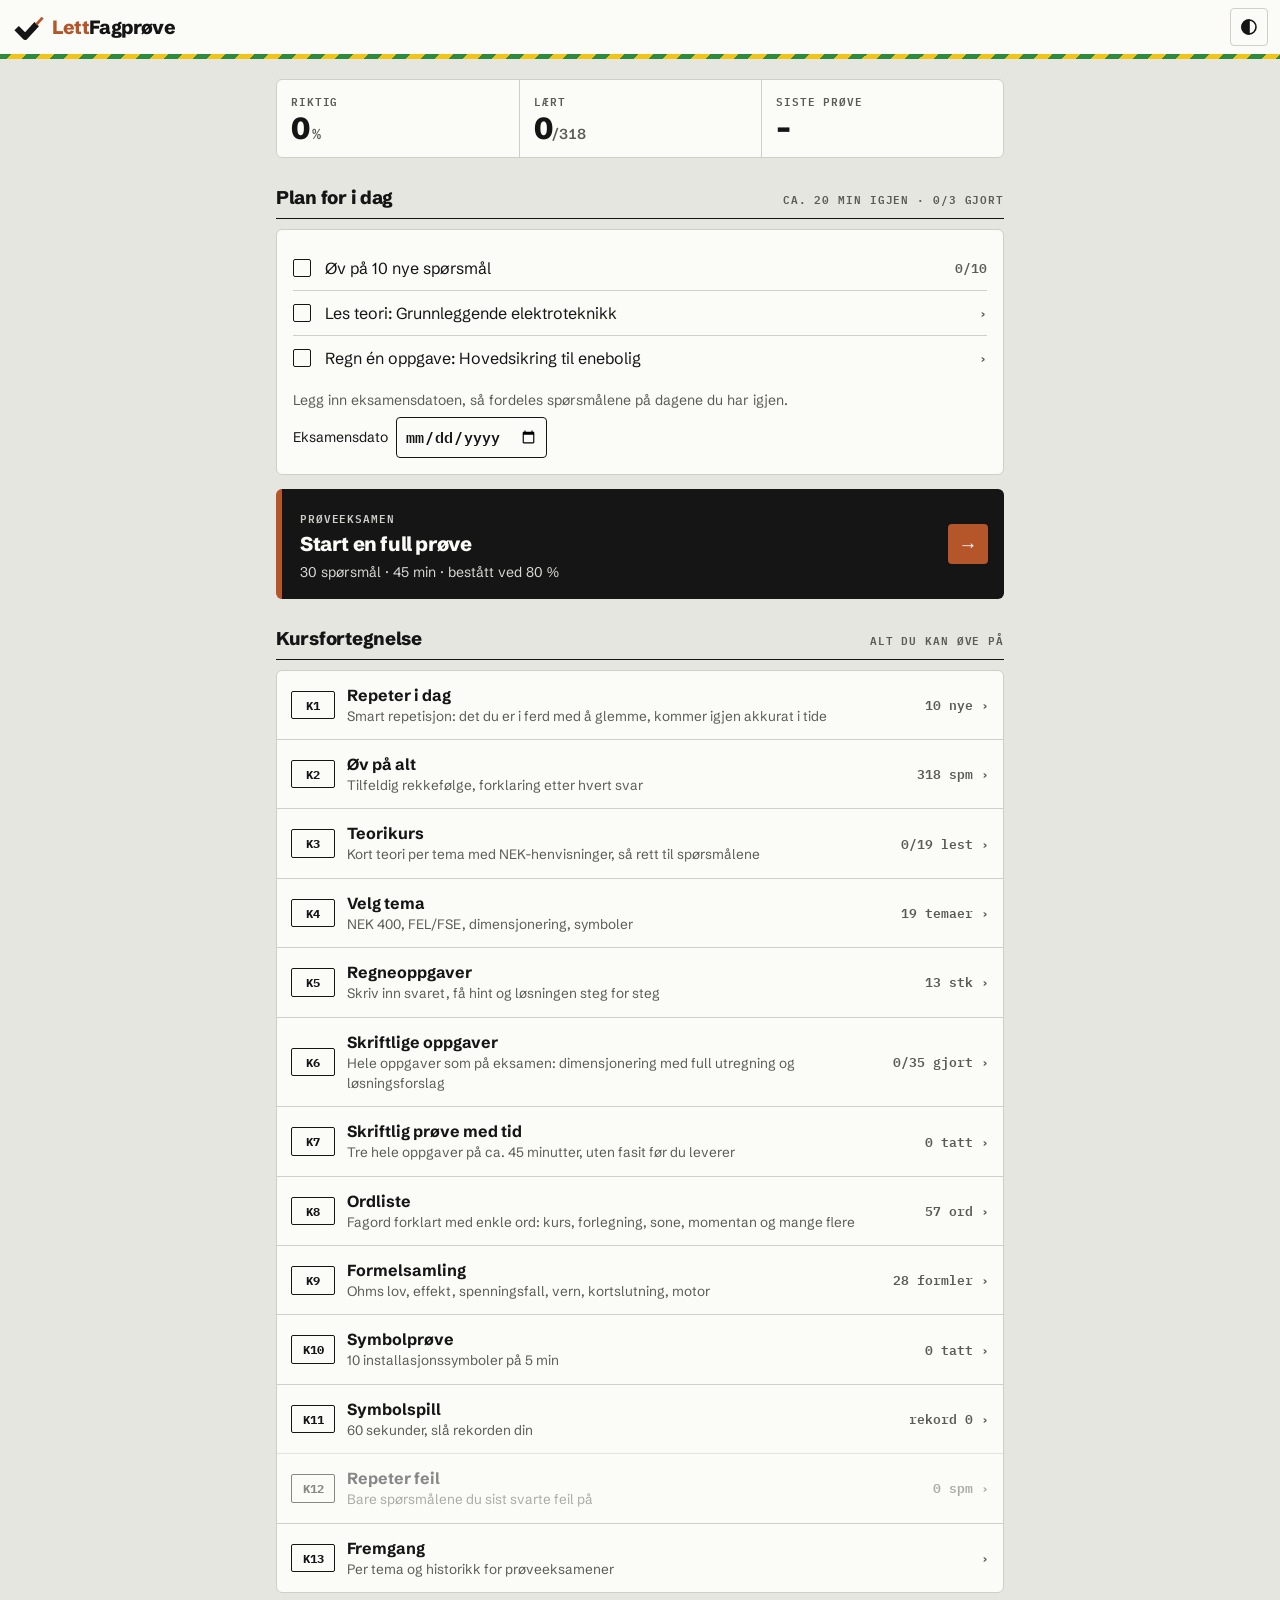
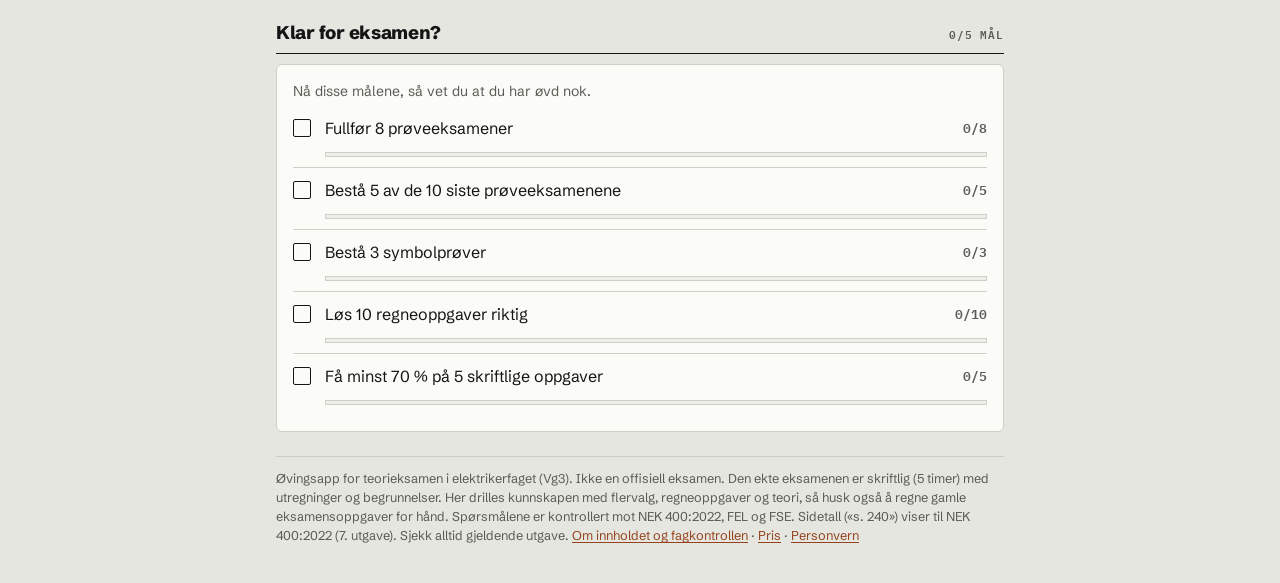
==== commit 1779d45a: "v34: forklaring på hvorfor hvert gale alternativ er galt, Meld feil-lenke, 5 tabelloppgaver (s-31–s-" ====
--- a/index.html
+++ b/index.html
@@ -35,6 +35,7 @@
   <script src="data/forsta.js"></script>
   <script src="data/skriftlig.js"></script>
   <script src="data/ordliste.js"></script>
+  <script src="data/hvorfor.js"></script>
   <script src="js/app.js"></script>
 </body>
 </html>
--- a/css/stil.css
+++ b/css/stil.css
@@ -354,3 +354,7 @@
 .ordliste div:first-child { border-top: 0; }
 .ordliste dt { font-weight: 700; }
 .ordliste dd { margin: 2px 0 0; }
+
+/* Skriftlig prøve: klokke og lever-knapp følger med når du blar */
+.prove-topp { position: sticky; top: 0; z-index: 5; display: flex; justify-content: space-between; align-items: center; gap: 10px; padding: 8px 0; background: var(--bg); }
+.prove-topp .knapp { width: auto; margin: 0; }
